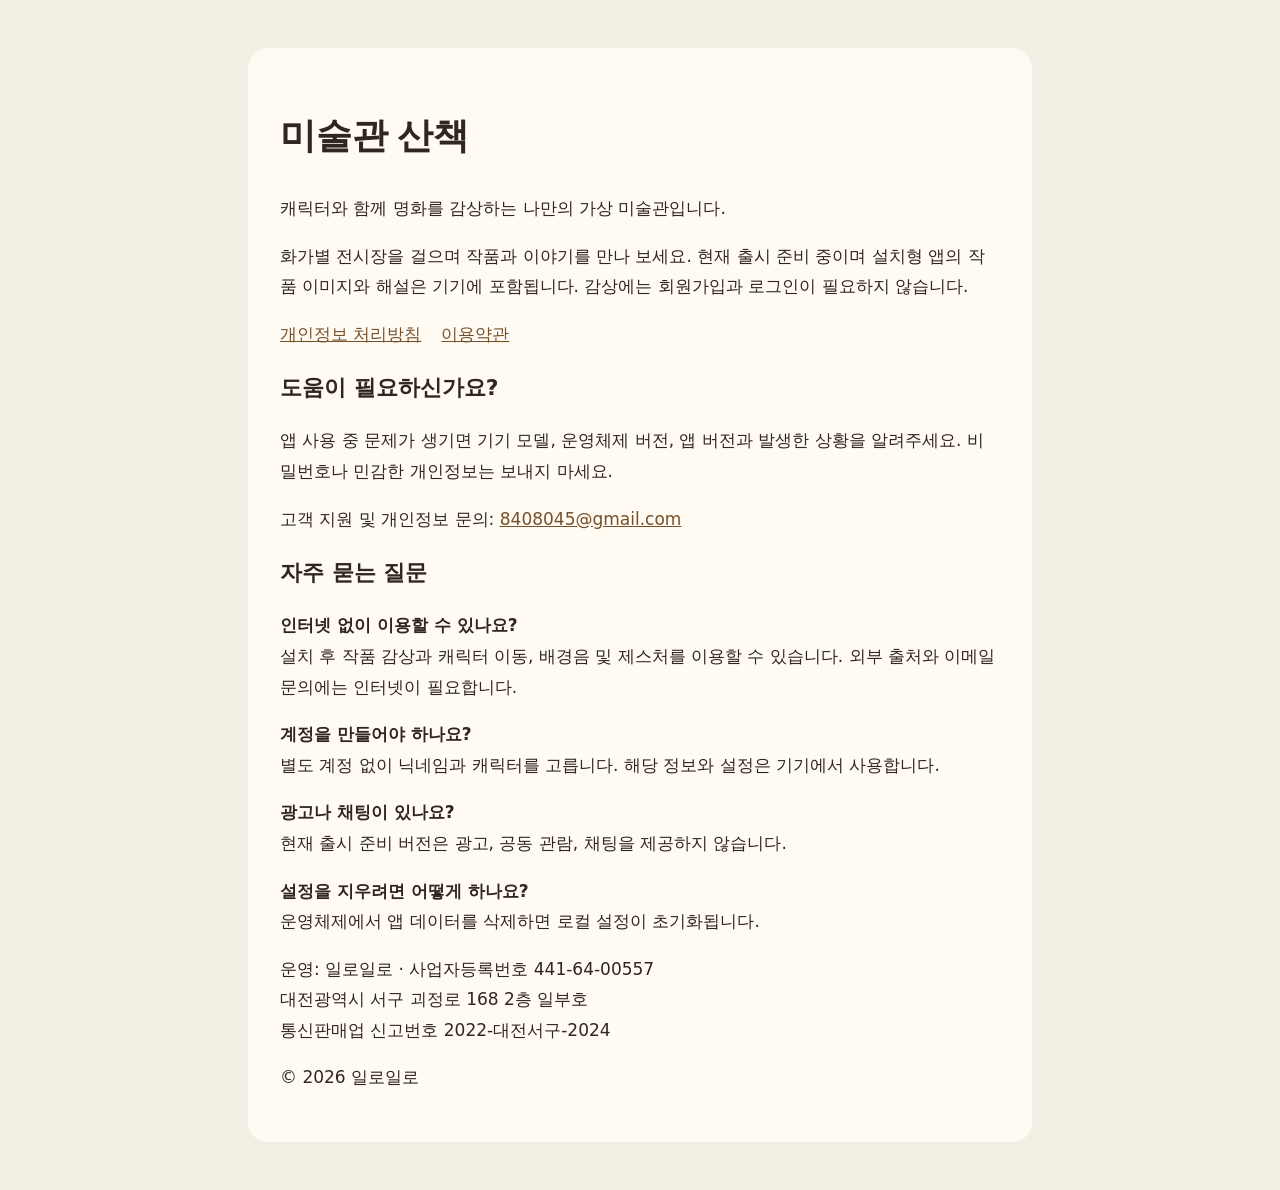
==== index.html @ 7ab28997 "Publish approved museum support and policy pages" ====
<!doctype html>
<html lang="ko"><head><meta charset="utf-8"><meta name="viewport" content="width=device-width,initial-scale=1"><title>미술관 산책 · 지원 안내</title>
<style>body{margin:0;background:#f3eee4;color:#30261f;font:17px/1.8 system-ui,sans-serif}main{max-width:720px;margin:48px auto;padding:32px;background:#fffbf3;border-radius:20px}h1{font-family:serif;font-size:36px}a{color:#76502a}nav{display:flex;gap:20px;flex-wrap:wrap}h2{font-size:22px}@media(max-width:600px){main{margin:0;padding:24px;border-radius:0}}</style></head>
<body><main><h1>미술관 산책</h1><p>캐릭터와 함께 명화를 감상하는 나만의 가상 미술관입니다.</p><p>화가별 전시장을 걸으며 작품과 이야기를 만나 보세요. 현재 출시 준비 중이며 설치형 앱의 작품 이미지와 해설은 기기에 포함됩니다. 감상에는 회원가입과 로그인이 필요하지 않습니다.</p>
<nav aria-label="정책 안내"><a href="./legal/privacy.html">개인정보 처리방침</a><a href="./legal/terms.html">이용약관</a></nav>
<h2>도움이 필요하신가요?</h2><p>앱 사용 중 문제가 생기면 기기 모델, 운영체제 버전, 앱 버전과 발생한 상황을 알려주세요. 비밀번호나 민감한 개인정보는 보내지 마세요.</p><p>고객 지원 및 개인정보 문의: <a href="mailto:8408045@gmail.com">8408045@gmail.com</a></p>
<h2>자주 묻는 질문</h2><p><strong>인터넷 없이 이용할 수 있나요?</strong><br>설치 후 작품 감상과 캐릭터 이동, 배경음 및 제스처를 이용할 수 있습니다. 외부 출처와 이메일 문의에는 인터넷이 필요합니다.</p><p><strong>계정을 만들어야 하나요?</strong><br>별도 계정 없이 닉네임과 캐릭터를 고릅니다. 해당 정보와 설정은 기기에서 사용합니다.</p><p><strong>광고나 채팅이 있나요?</strong><br>현재 출시 준비 버전은 광고, 공동 관람, 채팅을 제공하지 않습니다.</p><p><strong>설정을 지우려면 어떻게 하나요?</strong><br>운영체제에서 앱 데이터를 삭제하면 로컬 설정이 초기화됩니다.</p>
<footer><p>운영: 일로일로 · 사업자등록번호 441-64-00557<br>대전광역시 서구 괴정로 168 2층 일부호<br>통신판매업 신고번호 2022-대전서구-2024</p><p>© 2026 일로일로</p></footer></main></body></html>
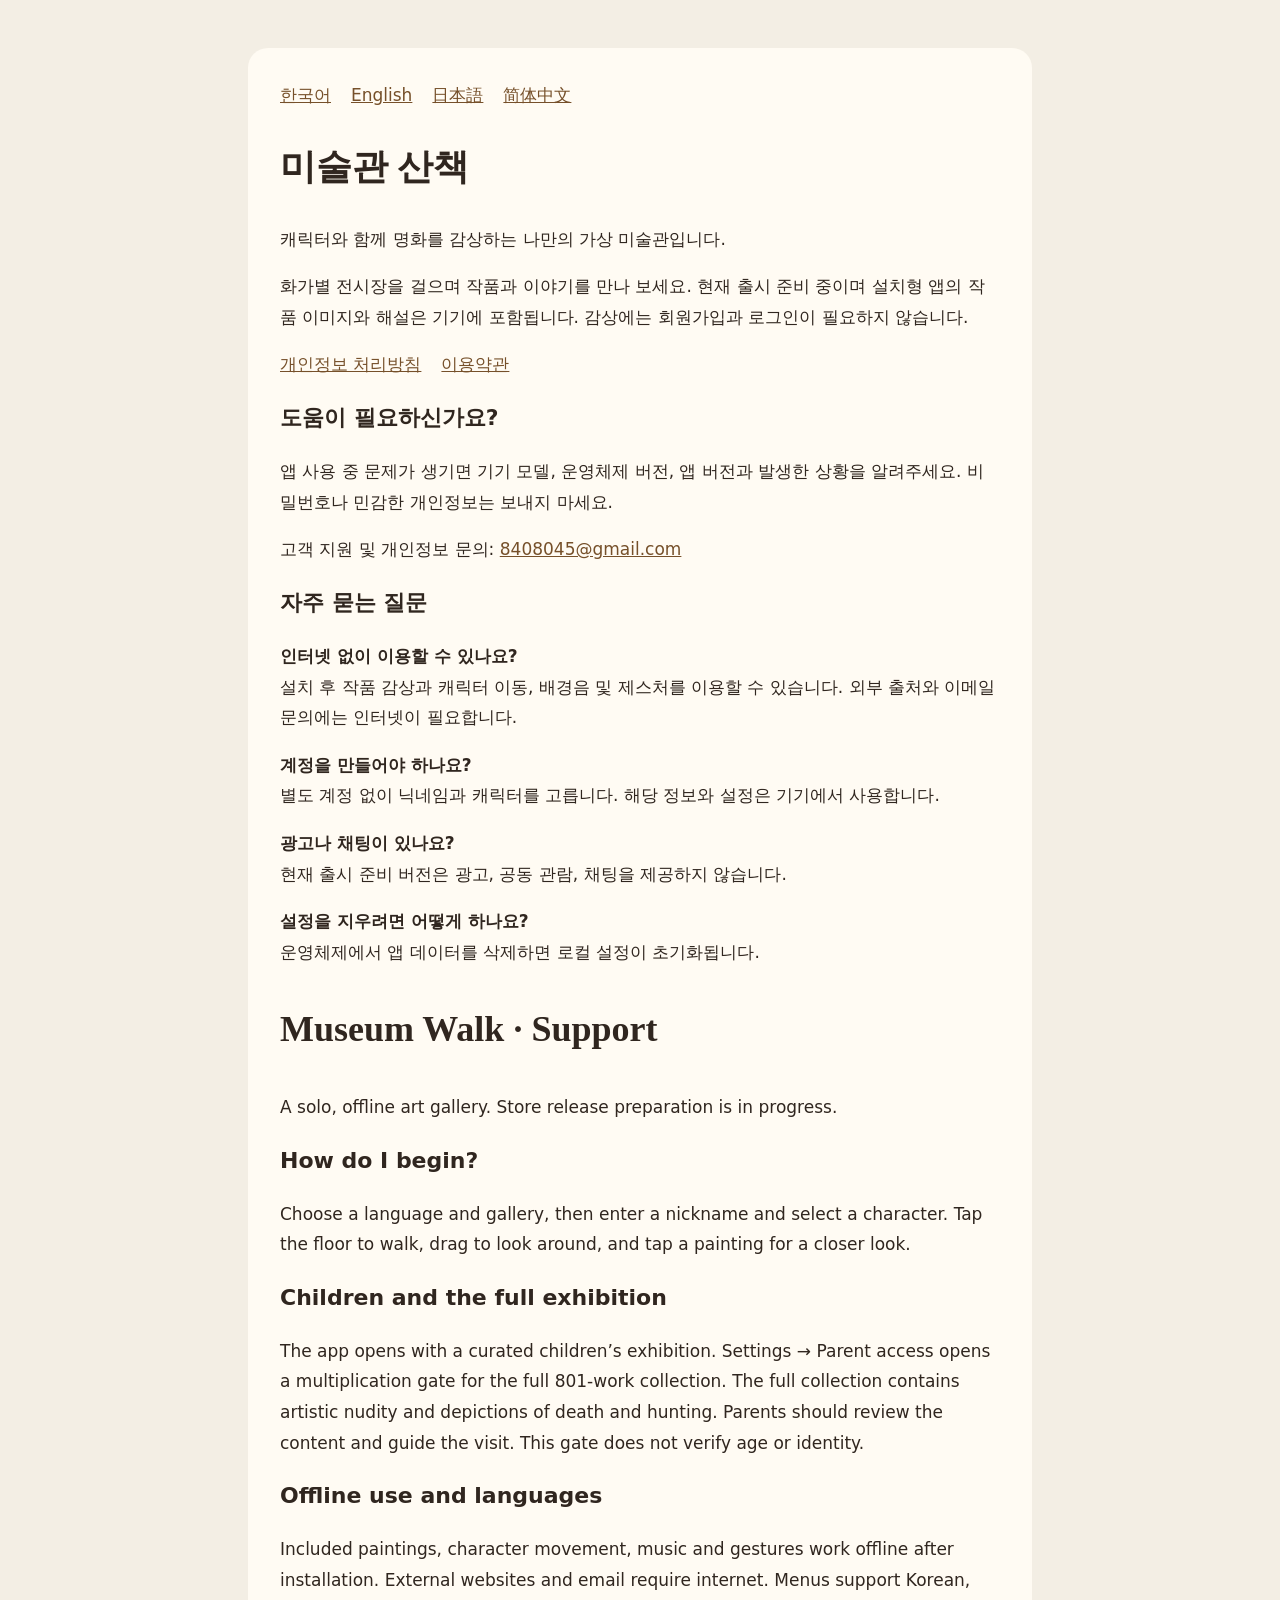
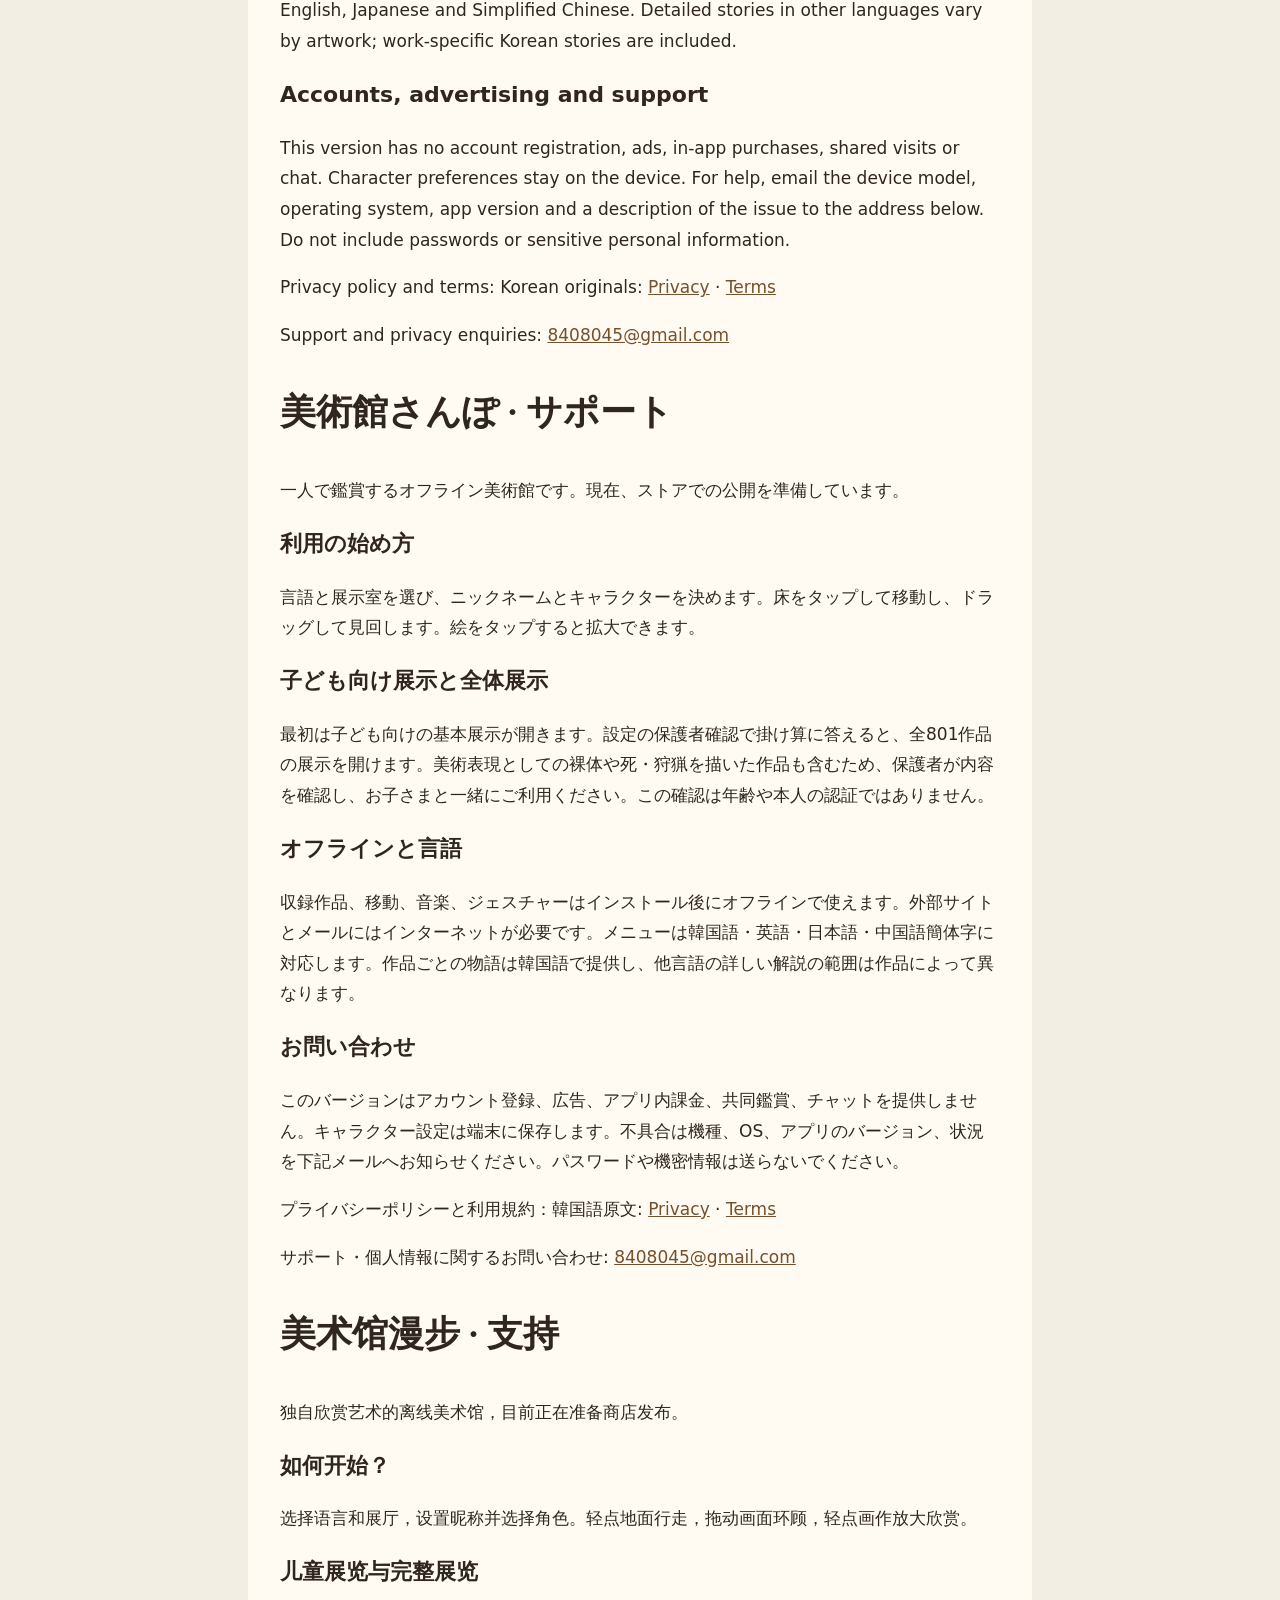
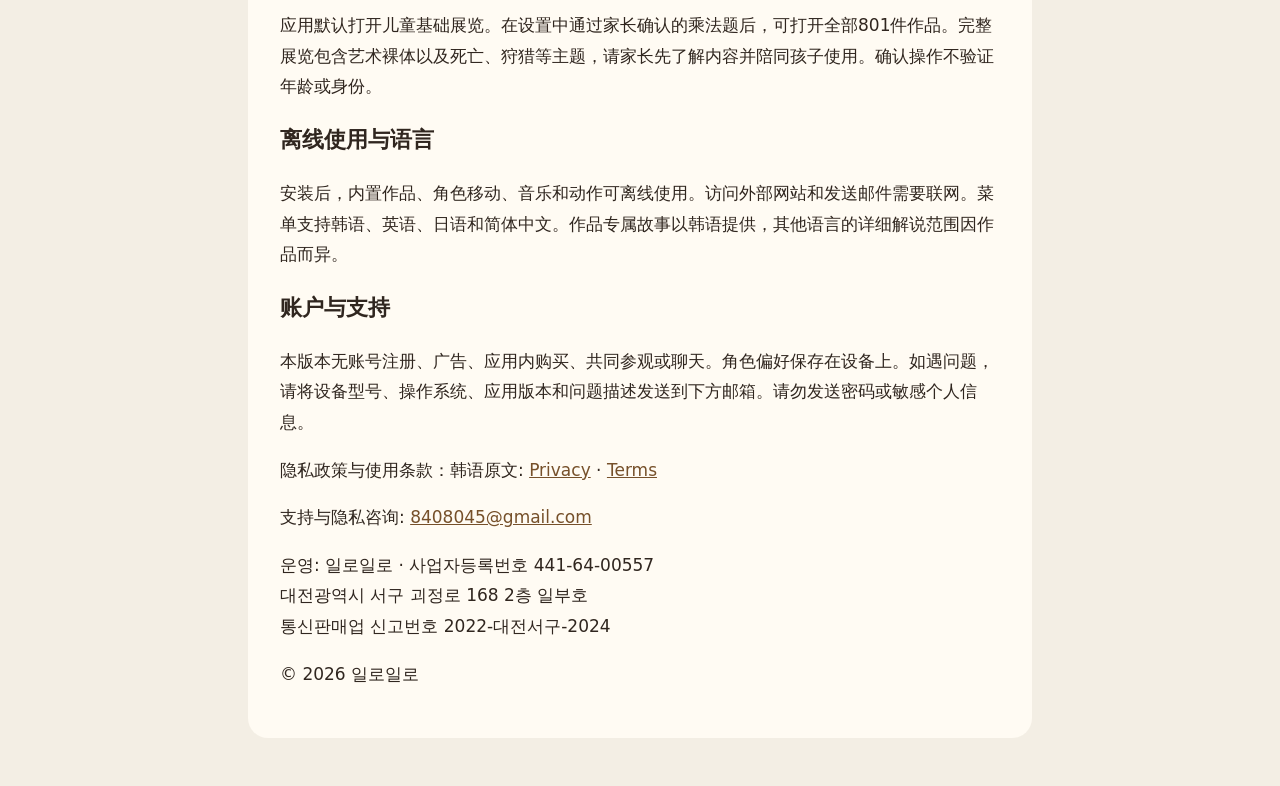
==== commit 3e7e0c7e: "Add English Japanese and Simplified Chinese support guidance" ====
--- a/index.html
+++ b/index.html
@@ -1,8 +1,8 @@
 <!doctype html>
 <html lang="ko"><head><meta charset="utf-8"><meta name="viewport" content="width=device-width,initial-scale=1"><title>미술관 산책 · 지원 안내</title>
 <style>body{margin:0;background:#f3eee4;color:#30261f;font:17px/1.8 system-ui,sans-serif}main{max-width:720px;margin:48px auto;padding:32px;background:#fffbf3;border-radius:20px}h1{font-family:serif;font-size:36px}a{color:#76502a}nav{display:flex;gap:20px;flex-wrap:wrap}h2{font-size:22px}@media(max-width:600px){main{margin:0;padding:24px;border-radius:0}}</style></head>
-<body><main><h1>미술관 산책</h1><p>캐릭터와 함께 명화를 감상하는 나만의 가상 미술관입니다.</p><p>화가별 전시장을 걸으며 작품과 이야기를 만나 보세요. 현재 출시 준비 중이며 설치형 앱의 작품 이미지와 해설은 기기에 포함됩니다. 감상에는 회원가입과 로그인이 필요하지 않습니다.</p>
+<body><main><nav aria-label="Languages"><a href="#ko">한국어</a><a href="#en">English</a><a href="#ja">日本語</a><a href="#zh-Hans">简体中文</a></nav><span id="ko"></span><h1>미술관 산책</h1><p>캐릭터와 함께 명화를 감상하는 나만의 가상 미술관입니다.</p><p>화가별 전시장을 걸으며 작품과 이야기를 만나 보세요. 현재 출시 준비 중이며 설치형 앱의 작품 이미지와 해설은 기기에 포함됩니다. 감상에는 회원가입과 로그인이 필요하지 않습니다.</p>
 <nav aria-label="정책 안내"><a href="./legal/privacy.html">개인정보 처리방침</a><a href="./legal/terms.html">이용약관</a></nav>
 <h2>도움이 필요하신가요?</h2><p>앱 사용 중 문제가 생기면 기기 모델, 운영체제 버전, 앱 버전과 발생한 상황을 알려주세요. 비밀번호나 민감한 개인정보는 보내지 마세요.</p><p>고객 지원 및 개인정보 문의: <a href="mailto:8408045@gmail.com">8408045@gmail.com</a></p>
 <h2>자주 묻는 질문</h2><p><strong>인터넷 없이 이용할 수 있나요?</strong><br>설치 후 작품 감상과 캐릭터 이동, 배경음 및 제스처를 이용할 수 있습니다. 외부 출처와 이메일 문의에는 인터넷이 필요합니다.</p><p><strong>계정을 만들어야 하나요?</strong><br>별도 계정 없이 닉네임과 캐릭터를 고릅니다. 해당 정보와 설정은 기기에서 사용합니다.</p><p><strong>광고나 채팅이 있나요?</strong><br>현재 출시 준비 버전은 광고, 공동 관람, 채팅을 제공하지 않습니다.</p><p><strong>설정을 지우려면 어떻게 하나요?</strong><br>운영체제에서 앱 데이터를 삭제하면 로컬 설정이 초기화됩니다.</p>
-<footer><p>운영: 일로일로 · 사업자등록번호 441-64-00557<br>대전광역시 서구 괴정로 168 2층 일부호<br>통신판매업 신고번호 2022-대전서구-2024</p><p>© 2026 일로일로</p></footer></main></body></html>+<section lang="en" id="en"><h1>Museum Walk · Support</h1><p>A solo, offline art gallery. Store release preparation is in progress.</p><h2>How do I begin?</h2><p>Choose a language and gallery, then enter a nickname and select a character. Tap the floor to walk, drag to look around, and tap a painting for a closer look.</p><h2>Children and the full exhibition</h2><p>The app opens with a curated children’s exhibition. Settings → Parent access opens a multiplication gate for the full 801-work collection. The full collection contains artistic nudity and depictions of death and hunting. Parents should review the content and guide the visit. This gate does not verify age or identity.</p><h2>Offline use and languages</h2><p>Included paintings, character movement, music and gestures work offline after installation. External websites and email require internet. Menus support Korean, English, Japanese and Simplified Chinese. Detailed stories in other languages vary by artwork; work-specific Korean stories are included.</p><h2>Accounts, advertising and support</h2><p>This version has no account registration, ads, in-app purchases, shared visits or chat. Character preferences stay on the device. For help, email the device model, operating system, app version and a description of the issue to the address below. Do not include passwords or sensitive personal information.</p><p>Privacy policy and terms: Korean originals: <a href="./legal/privacy.html">Privacy</a> · <a href="./legal/terms.html">Terms</a></p><p>Support and privacy enquiries: <a href="mailto:8408045@gmail.com">8408045@gmail.com</a></p></section><section lang="ja" id="ja"><h1>美術館さんぽ · サポート</h1><p>一人で鑑賞するオフライン美術館です。現在、ストアでの公開を準備しています。</p><h2>利用の始め方</h2><p>言語と展示室を選び、ニックネームとキャラクターを決めます。床をタップして移動し、ドラッグして見回します。絵をタップすると拡大できます。</p><h2>子ども向け展示と全体展示</h2><p>最初は子ども向けの基本展示が開きます。設定の保護者確認で掛け算に答えると、全801作品の展示を開けます。美術表現としての裸体や死・狩猟を描いた作品も含むため、保護者が内容を確認し、お子さまと一緒にご利用ください。この確認は年齢や本人の認証ではありません。</p><h2>オフラインと言語</h2><p>収録作品、移動、音楽、ジェスチャーはインストール後にオフラインで使えます。外部サイトとメールにはインターネットが必要です。メニューは韓国語・英語・日本語・中国語簡体字に対応します。作品ごとの物語は韓国語で提供し、他言語の詳しい解説の範囲は作品によって異なります。</p><h2>お問い合わせ</h2><p>このバージョンはアカウント登録、広告、アプリ内課金、共同鑑賞、チャットを提供しません。キャラクター設定は端末に保存します。不具合は機種、OS、アプリのバージョン、状況を下記メールへお知らせください。パスワードや機密情報は送らないでください。</p><p>プライバシーポリシーと利用規約：韓国語原文: <a href="./legal/privacy.html">Privacy</a> · <a href="./legal/terms.html">Terms</a></p><p>サポート・個人情報に関するお問い合わせ: <a href="mailto:8408045@gmail.com">8408045@gmail.com</a></p></section><section lang="zh-Hans" id="zh-Hans"><h1>美术馆漫步 · 支持</h1><p>独自欣赏艺术的离线美术馆，目前正在准备商店发布。</p><h2>如何开始？</h2><p>选择语言和展厅，设置昵称并选择角色。轻点地面行走，拖动画面环顾，轻点画作放大欣赏。</p><h2>儿童展览与完整展览</h2><p>应用默认打开儿童基础展览。在设置中通过家长确认的乘法题后，可打开全部801件作品。完整展览包含艺术裸体以及死亡、狩猎等主题，请家长先了解内容并陪同孩子使用。确认操作不验证年龄或身份。</p><h2>离线使用与语言</h2><p>安装后，内置作品、角色移动、音乐和动作可离线使用。访问外部网站和发送邮件需要联网。菜单支持韩语、英语、日语和简体中文。作品专属故事以韩语提供，其他语言的详细解说范围因作品而异。</p><h2>账户与支持</h2><p>本版本无账号注册、广告、应用内购买、共同参观或聊天。角色偏好保存在设备上。如遇问题，请将设备型号、操作系统、应用版本和问题描述发送到下方邮箱。请勿发送密码或敏感个人信息。</p><p>隐私政策与使用条款：韩语原文: <a href="./legal/privacy.html">Privacy</a> · <a href="./legal/terms.html">Terms</a></p><p>支持与隐私咨询: <a href="mailto:8408045@gmail.com">8408045@gmail.com</a></p></section><footer><p>운영: 일로일로 · 사업자등록번호 441-64-00557<br>대전광역시 서구 괴정로 168 2층 일부호<br>통신판매업 신고번호 2022-대전서구-2024</p><p>© 2026 일로일로</p></footer></main></body></html>
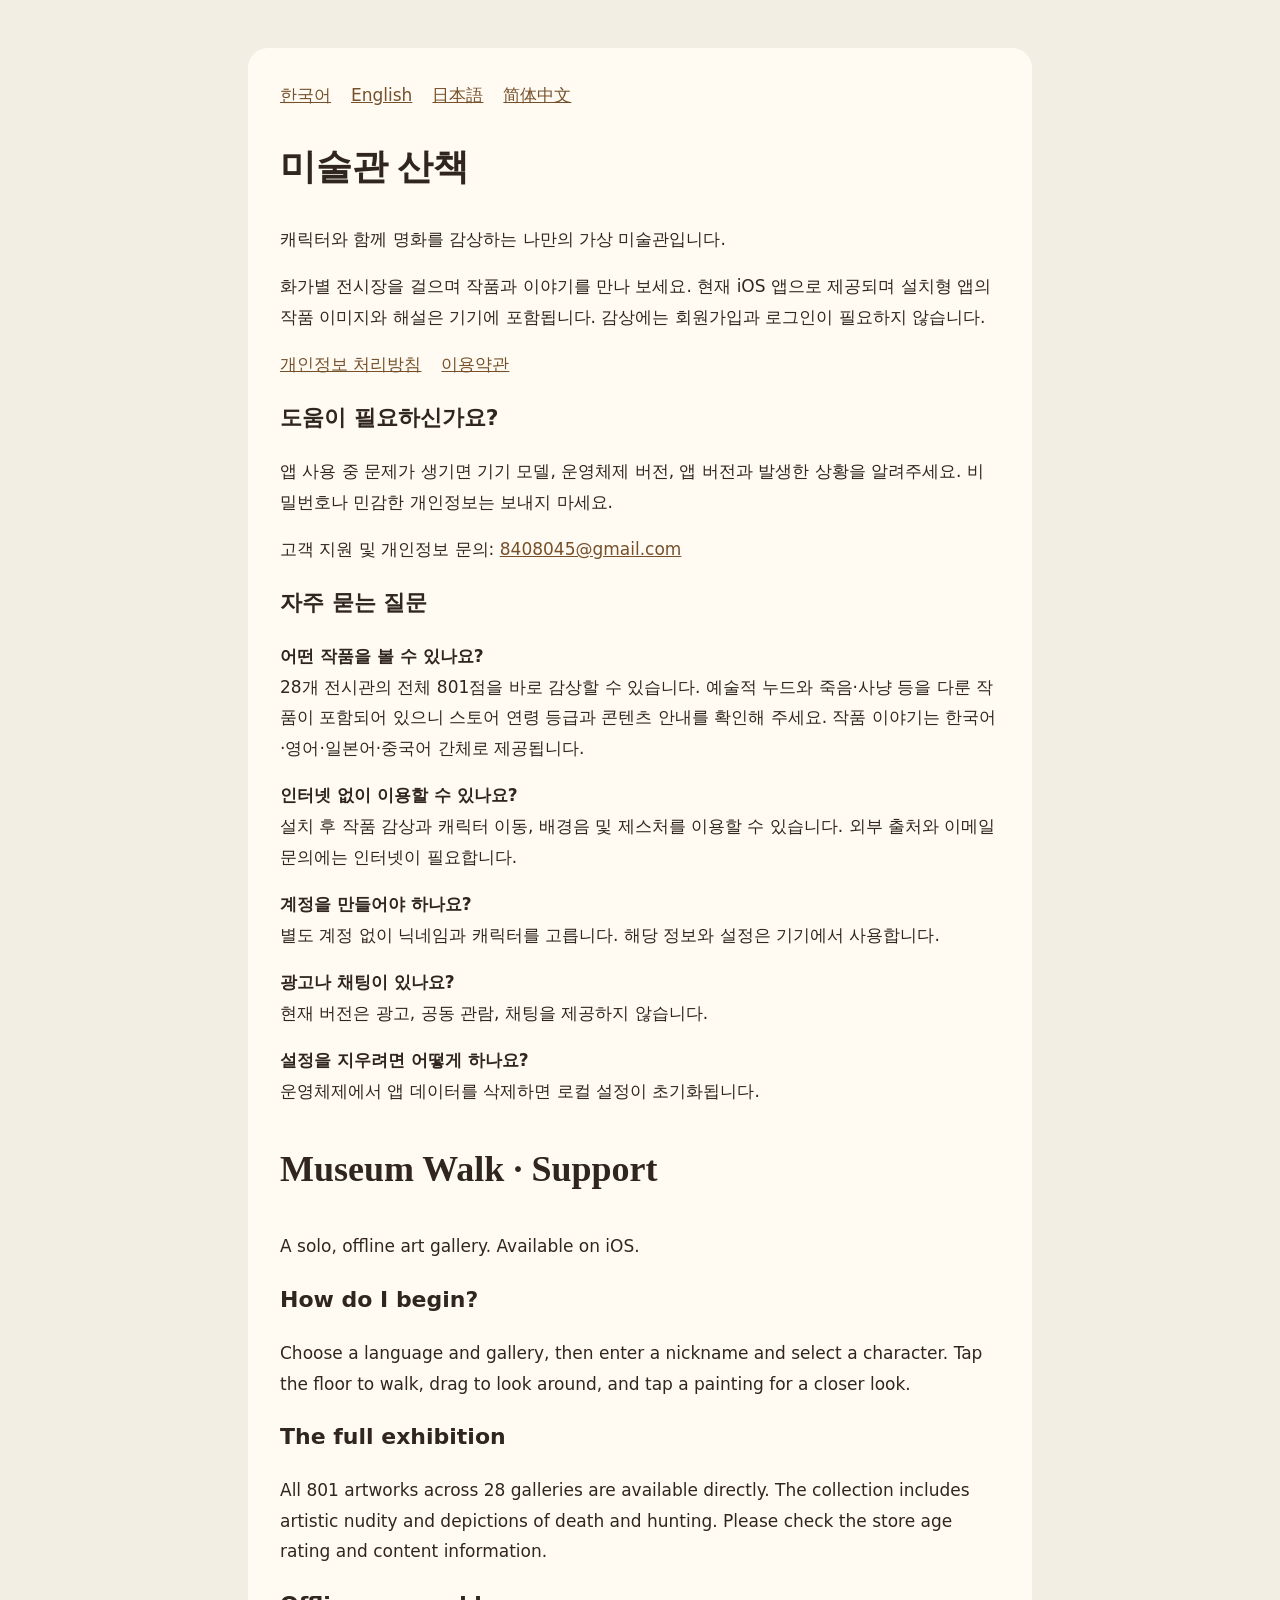
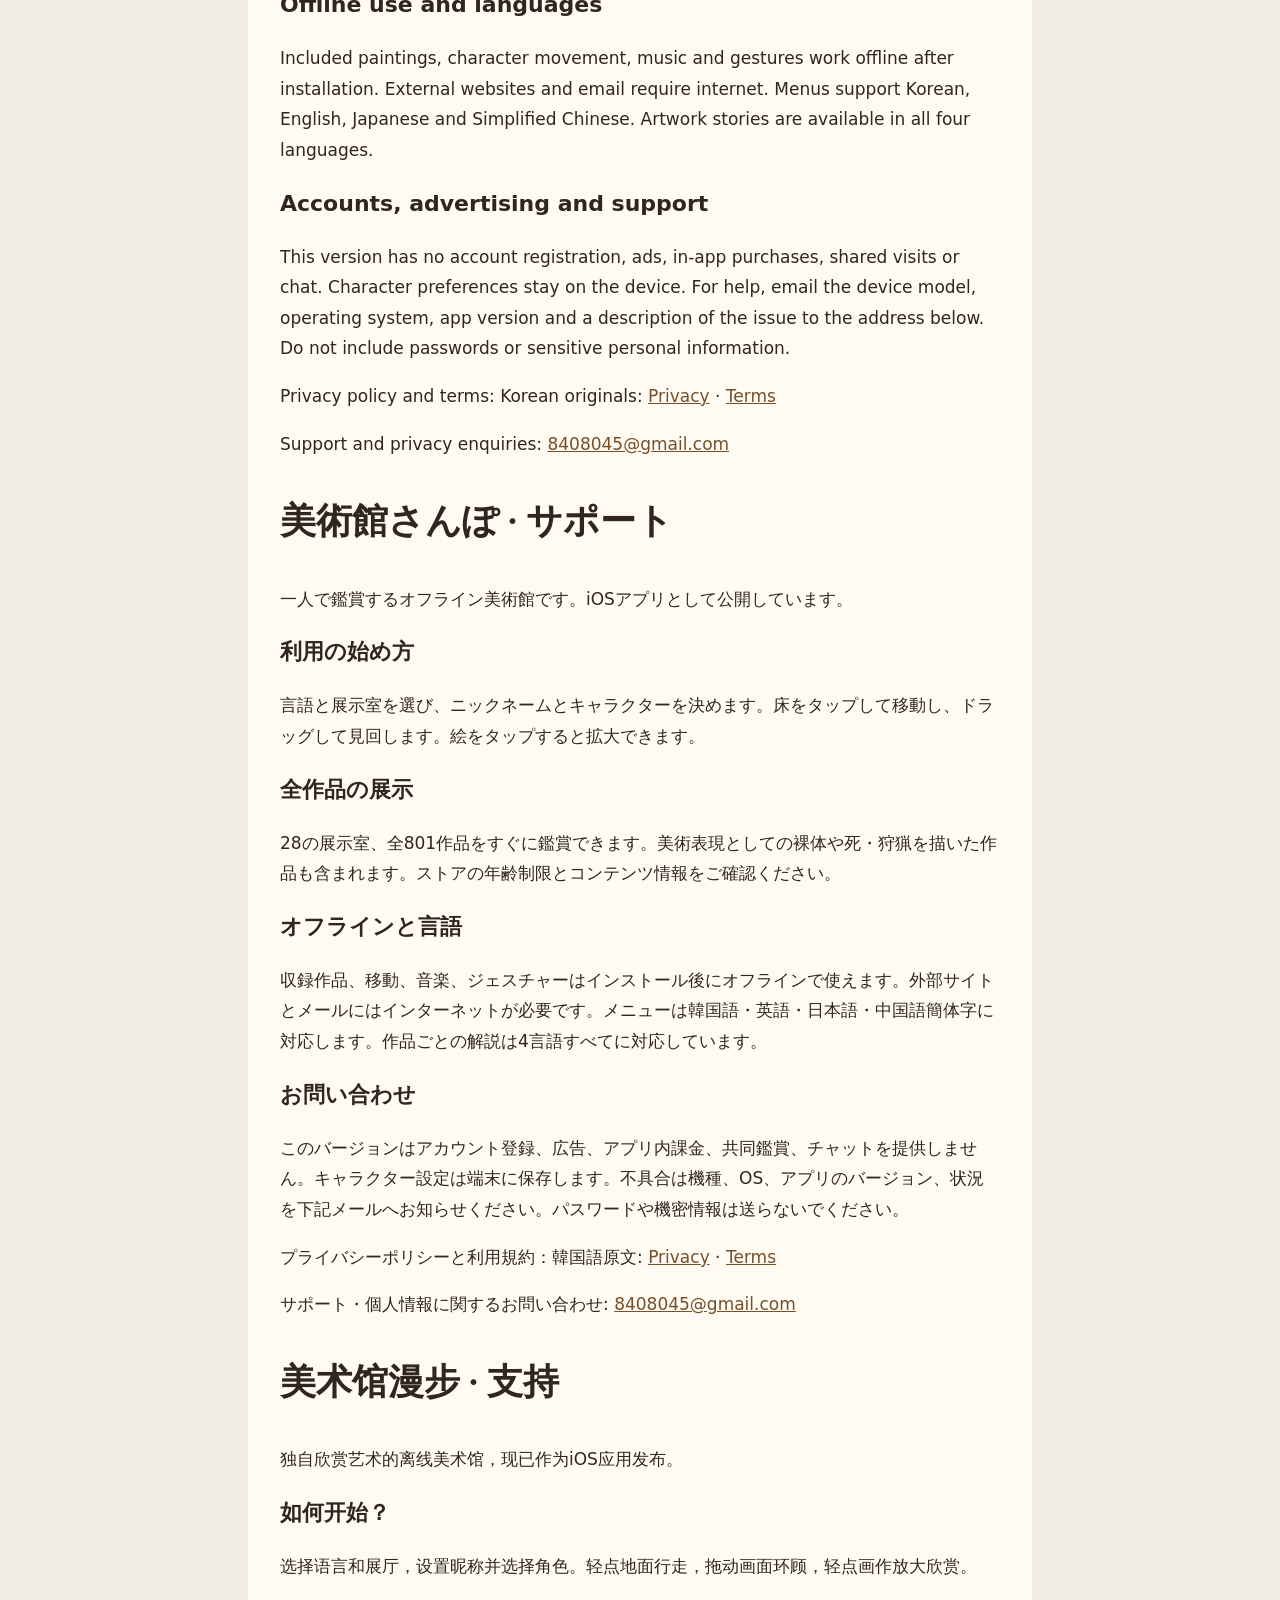
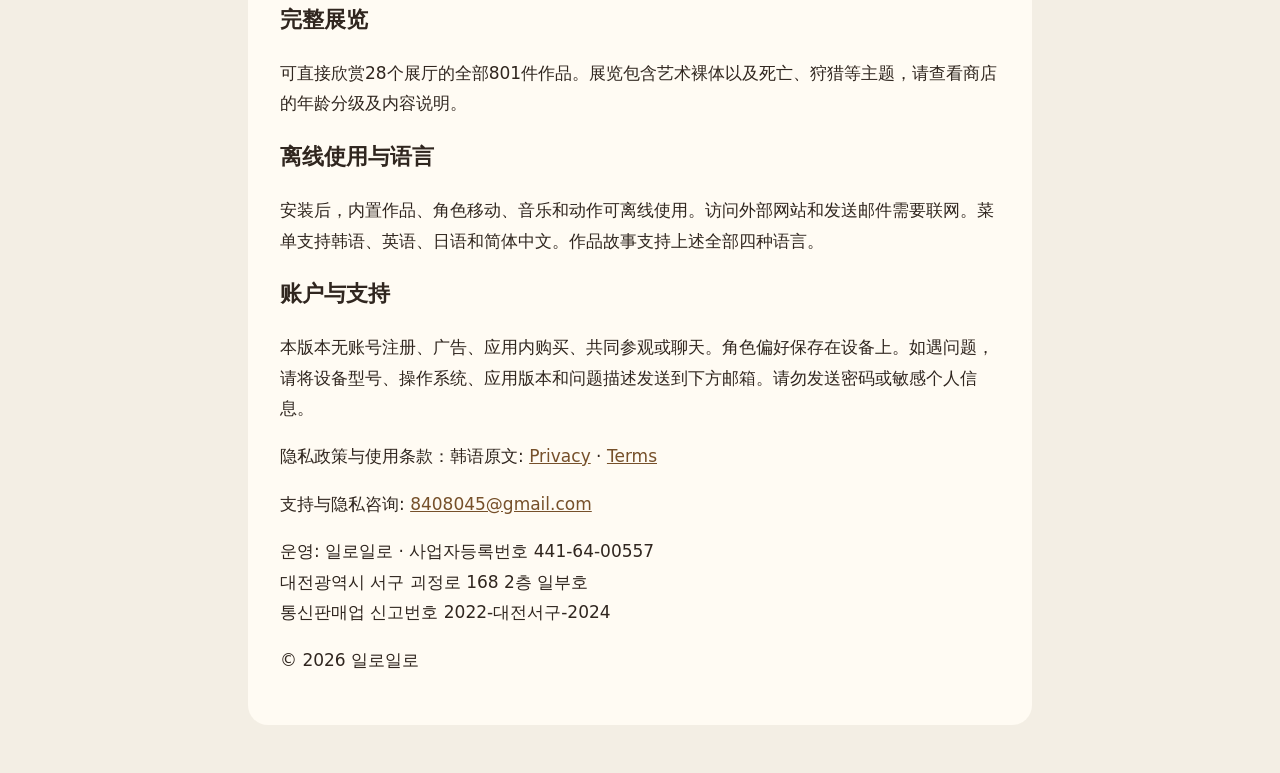
==== commit 470338f3: "Align support information with released iOS 1.0.1" ====
--- a/index.html
+++ b/index.html
@@ -1,8 +1,8 @@
 <!doctype html>
 <html lang="ko"><head><meta charset="utf-8"><meta name="viewport" content="width=device-width,initial-scale=1"><title>미술관 산책 · 지원 안내</title>
 <style>body{margin:0;background:#f3eee4;color:#30261f;font:17px/1.8 system-ui,sans-serif}main{max-width:720px;margin:48px auto;padding:32px;background:#fffbf3;border-radius:20px}h1{font-family:serif;font-size:36px}a{color:#76502a}nav{display:flex;gap:20px;flex-wrap:wrap}h2{font-size:22px}@media(max-width:600px){main{margin:0;padding:24px;border-radius:0}}</style></head>
-<body><main><nav aria-label="Languages"><a href="#ko">한국어</a><a href="#en">English</a><a href="#ja">日本語</a><a href="#zh-Hans">简体中文</a></nav><span id="ko"></span><h1>미술관 산책</h1><p>캐릭터와 함께 명화를 감상하는 나만의 가상 미술관입니다.</p><p>화가별 전시장을 걸으며 작품과 이야기를 만나 보세요. 현재 출시 준비 중이며 설치형 앱의 작품 이미지와 해설은 기기에 포함됩니다. 감상에는 회원가입과 로그인이 필요하지 않습니다.</p>
+<body><main><nav aria-label="Languages"><a href="#ko">한국어</a><a href="#en">English</a><a href="#ja">日本語</a><a href="#zh-Hans">简体中文</a></nav><span id="ko"></span><h1>미술관 산책</h1><p>캐릭터와 함께 명화를 감상하는 나만의 가상 미술관입니다.</p><p>화가별 전시장을 걸으며 작품과 이야기를 만나 보세요. 현재 iOS 앱으로 제공되며 설치형 앱의 작품 이미지와 해설은 기기에 포함됩니다. 감상에는 회원가입과 로그인이 필요하지 않습니다.</p>
 <nav aria-label="정책 안내"><a href="./legal/privacy.html">개인정보 처리방침</a><a href="./legal/terms.html">이용약관</a></nav>
 <h2>도움이 필요하신가요?</h2><p>앱 사용 중 문제가 생기면 기기 모델, 운영체제 버전, 앱 버전과 발생한 상황을 알려주세요. 비밀번호나 민감한 개인정보는 보내지 마세요.</p><p>고객 지원 및 개인정보 문의: <a href="mailto:8408045@gmail.com">8408045@gmail.com</a></p>
-<h2>자주 묻는 질문</h2><p><strong>인터넷 없이 이용할 수 있나요?</strong><br>설치 후 작품 감상과 캐릭터 이동, 배경음 및 제스처를 이용할 수 있습니다. 외부 출처와 이메일 문의에는 인터넷이 필요합니다.</p><p><strong>계정을 만들어야 하나요?</strong><br>별도 계정 없이 닉네임과 캐릭터를 고릅니다. 해당 정보와 설정은 기기에서 사용합니다.</p><p><strong>광고나 채팅이 있나요?</strong><br>현재 출시 준비 버전은 광고, 공동 관람, 채팅을 제공하지 않습니다.</p><p><strong>설정을 지우려면 어떻게 하나요?</strong><br>운영체제에서 앱 데이터를 삭제하면 로컬 설정이 초기화됩니다.</p>
-<section lang="en" id="en"><h1>Museum Walk · Support</h1><p>A solo, offline art gallery. Store release preparation is in progress.</p><h2>How do I begin?</h2><p>Choose a language and gallery, then enter a nickname and select a character. Tap the floor to walk, drag to look around, and tap a painting for a closer look.</p><h2>Children and the full exhibition</h2><p>The app opens with a curated children’s exhibition. Settings → Parent access opens a multiplication gate for the full 801-work collection. The full collection contains artistic nudity and depictions of death and hunting. Parents should review the content and guide the visit. This gate does not verify age or identity.</p><h2>Offline use and languages</h2><p>Included paintings, character movement, music and gestures work offline after installation. External websites and email require internet. Menus support Korean, English, Japanese and Simplified Chinese. Detailed stories in other languages vary by artwork; work-specific Korean stories are included.</p><h2>Accounts, advertising and support</h2><p>This version has no account registration, ads, in-app purchases, shared visits or chat. Character preferences stay on the device. For help, email the device model, operating system, app version and a description of the issue to the address below. Do not include passwords or sensitive personal information.</p><p>Privacy policy and terms: Korean originals: <a href="./legal/privacy.html">Privacy</a> · <a href="./legal/terms.html">Terms</a></p><p>Support and privacy enquiries: <a href="mailto:8408045@gmail.com">8408045@gmail.com</a></p></section><section lang="ja" id="ja"><h1>美術館さんぽ · サポート</h1><p>一人で鑑賞するオフライン美術館です。現在、ストアでの公開を準備しています。</p><h2>利用の始め方</h2><p>言語と展示室を選び、ニックネームとキャラクターを決めます。床をタップして移動し、ドラッグして見回します。絵をタップすると拡大できます。</p><h2>子ども向け展示と全体展示</h2><p>最初は子ども向けの基本展示が開きます。設定の保護者確認で掛け算に答えると、全801作品の展示を開けます。美術表現としての裸体や死・狩猟を描いた作品も含むため、保護者が内容を確認し、お子さまと一緒にご利用ください。この確認は年齢や本人の認証ではありません。</p><h2>オフラインと言語</h2><p>収録作品、移動、音楽、ジェスチャーはインストール後にオフラインで使えます。外部サイトとメールにはインターネットが必要です。メニューは韓国語・英語・日本語・中国語簡体字に対応します。作品ごとの物語は韓国語で提供し、他言語の詳しい解説の範囲は作品によって異なります。</p><h2>お問い合わせ</h2><p>このバージョンはアカウント登録、広告、アプリ内課金、共同鑑賞、チャットを提供しません。キャラクター設定は端末に保存します。不具合は機種、OS、アプリのバージョン、状況を下記メールへお知らせください。パスワードや機密情報は送らないでください。</p><p>プライバシーポリシーと利用規約：韓国語原文: <a href="./legal/privacy.html">Privacy</a> · <a href="./legal/terms.html">Terms</a></p><p>サポート・個人情報に関するお問い合わせ: <a href="mailto:8408045@gmail.com">8408045@gmail.com</a></p></section><section lang="zh-Hans" id="zh-Hans"><h1>美术馆漫步 · 支持</h1><p>独自欣赏艺术的离线美术馆，目前正在准备商店发布。</p><h2>如何开始？</h2><p>选择语言和展厅，设置昵称并选择角色。轻点地面行走，拖动画面环顾，轻点画作放大欣赏。</p><h2>儿童展览与完整展览</h2><p>应用默认打开儿童基础展览。在设置中通过家长确认的乘法题后，可打开全部801件作品。完整展览包含艺术裸体以及死亡、狩猎等主题，请家长先了解内容并陪同孩子使用。确认操作不验证年龄或身份。</p><h2>离线使用与语言</h2><p>安装后，内置作品、角色移动、音乐和动作可离线使用。访问外部网站和发送邮件需要联网。菜单支持韩语、英语、日语和简体中文。作品专属故事以韩语提供，其他语言的详细解说范围因作品而异。</p><h2>账户与支持</h2><p>本版本无账号注册、广告、应用内购买、共同参观或聊天。角色偏好保存在设备上。如遇问题，请将设备型号、操作系统、应用版本和问题描述发送到下方邮箱。请勿发送密码或敏感个人信息。</p><p>隐私政策与使用条款：韩语原文: <a href="./legal/privacy.html">Privacy</a> · <a href="./legal/terms.html">Terms</a></p><p>支持与隐私咨询: <a href="mailto:8408045@gmail.com">8408045@gmail.com</a></p></section><footer><p>운영: 일로일로 · 사업자등록번호 441-64-00557<br>대전광역시 서구 괴정로 168 2층 일부호<br>통신판매업 신고번호 2022-대전서구-2024</p><p>© 2026 일로일로</p></footer></main></body></html>+<h2>자주 묻는 질문</h2><p><strong>어떤 작품을 볼 수 있나요?</strong><br>28개 전시관의 전체 801점을 바로 감상할 수 있습니다. 예술적 누드와 죽음·사냥 등을 다룬 작품이 포함되어 있으니 스토어 연령 등급과 콘텐츠 안내를 확인해 주세요. 작품 이야기는 한국어·영어·일본어·중국어 간체로 제공됩니다.</p><p><strong>인터넷 없이 이용할 수 있나요?</strong><br>설치 후 작품 감상과 캐릭터 이동, 배경음 및 제스처를 이용할 수 있습니다. 외부 출처와 이메일 문의에는 인터넷이 필요합니다.</p><p><strong>계정을 만들어야 하나요?</strong><br>별도 계정 없이 닉네임과 캐릭터를 고릅니다. 해당 정보와 설정은 기기에서 사용합니다.</p><p><strong>광고나 채팅이 있나요?</strong><br>현재 버전은 광고, 공동 관람, 채팅을 제공하지 않습니다.</p><p><strong>설정을 지우려면 어떻게 하나요?</strong><br>운영체제에서 앱 데이터를 삭제하면 로컬 설정이 초기화됩니다.</p>
+<section lang="en" id="en"><h1>Museum Walk · Support</h1><p>A solo, offline art gallery. Available on iOS.</p><h2>How do I begin?</h2><p>Choose a language and gallery, then enter a nickname and select a character. Tap the floor to walk, drag to look around, and tap a painting for a closer look.</p><h2>The full exhibition</h2><p>All 801 artworks across 28 galleries are available directly. The collection includes artistic nudity and depictions of death and hunting. Please check the store age rating and content information.</p><h2>Offline use and languages</h2><p>Included paintings, character movement, music and gestures work offline after installation. External websites and email require internet. Menus support Korean, English, Japanese and Simplified Chinese. Artwork stories are available in all four languages.</p><h2>Accounts, advertising and support</h2><p>This version has no account registration, ads, in-app purchases, shared visits or chat. Character preferences stay on the device. For help, email the device model, operating system, app version and a description of the issue to the address below. Do not include passwords or sensitive personal information.</p><p>Privacy policy and terms: Korean originals: <a href="./legal/privacy.html">Privacy</a> · <a href="./legal/terms.html">Terms</a></p><p>Support and privacy enquiries: <a href="mailto:8408045@gmail.com">8408045@gmail.com</a></p></section><section lang="ja" id="ja"><h1>美術館さんぽ · サポート</h1><p>一人で鑑賞するオフライン美術館です。iOSアプリとして公開しています。</p><h2>利用の始め方</h2><p>言語と展示室を選び、ニックネームとキャラクターを決めます。床をタップして移動し、ドラッグして見回します。絵をタップすると拡大できます。</p><h2>全作品の展示</h2><p>28の展示室、全801作品をすぐに鑑賞できます。美術表現としての裸体や死・狩猟を描いた作品も含まれます。ストアの年齢制限とコンテンツ情報をご確認ください。</p><h2>オフラインと言語</h2><p>収録作品、移動、音楽、ジェスチャーはインストール後にオフラインで使えます。外部サイトとメールにはインターネットが必要です。メニューは韓国語・英語・日本語・中国語簡体字に対応します。作品ごとの解説は4言語すべてに対応しています。</p><h2>お問い合わせ</h2><p>このバージョンはアカウント登録、広告、アプリ内課金、共同鑑賞、チャットを提供しません。キャラクター設定は端末に保存します。不具合は機種、OS、アプリのバージョン、状況を下記メールへお知らせください。パスワードや機密情報は送らないでください。</p><p>プライバシーポリシーと利用規約：韓国語原文: <a href="./legal/privacy.html">Privacy</a> · <a href="./legal/terms.html">Terms</a></p><p>サポート・個人情報に関するお問い合わせ: <a href="mailto:8408045@gmail.com">8408045@gmail.com</a></p></section><section lang="zh-Hans" id="zh-Hans"><h1>美术馆漫步 · 支持</h1><p>独自欣赏艺术的离线美术馆，现已作为iOS应用发布。</p><h2>如何开始？</h2><p>选择语言和展厅，设置昵称并选择角色。轻点地面行走，拖动画面环顾，轻点画作放大欣赏。</p><h2>完整展览</h2><p>可直接欣赏28个展厅的全部801件作品。展览包含艺术裸体以及死亡、狩猎等主题，请查看商店的年龄分级及内容说明。</p><h2>离线使用与语言</h2><p>安装后，内置作品、角色移动、音乐和动作可离线使用。访问外部网站和发送邮件需要联网。菜单支持韩语、英语、日语和简体中文。作品故事支持上述全部四种语言。</p><h2>账户与支持</h2><p>本版本无账号注册、广告、应用内购买、共同参观或聊天。角色偏好保存在设备上。如遇问题，请将设备型号、操作系统、应用版本和问题描述发送到下方邮箱。请勿发送密码或敏感个人信息。</p><p>隐私政策与使用条款：韩语原文: <a href="./legal/privacy.html">Privacy</a> · <a href="./legal/terms.html">Terms</a></p><p>支持与隐私咨询: <a href="mailto:8408045@gmail.com">8408045@gmail.com</a></p></section><footer><p>운영: 일로일로 · 사업자등록번호 441-64-00557<br>대전광역시 서구 괴정로 168 2층 일부호<br>통신판매업 신고번호 2022-대전서구-2024</p><p>© 2026 일로일로</p></footer></main></body></html>
